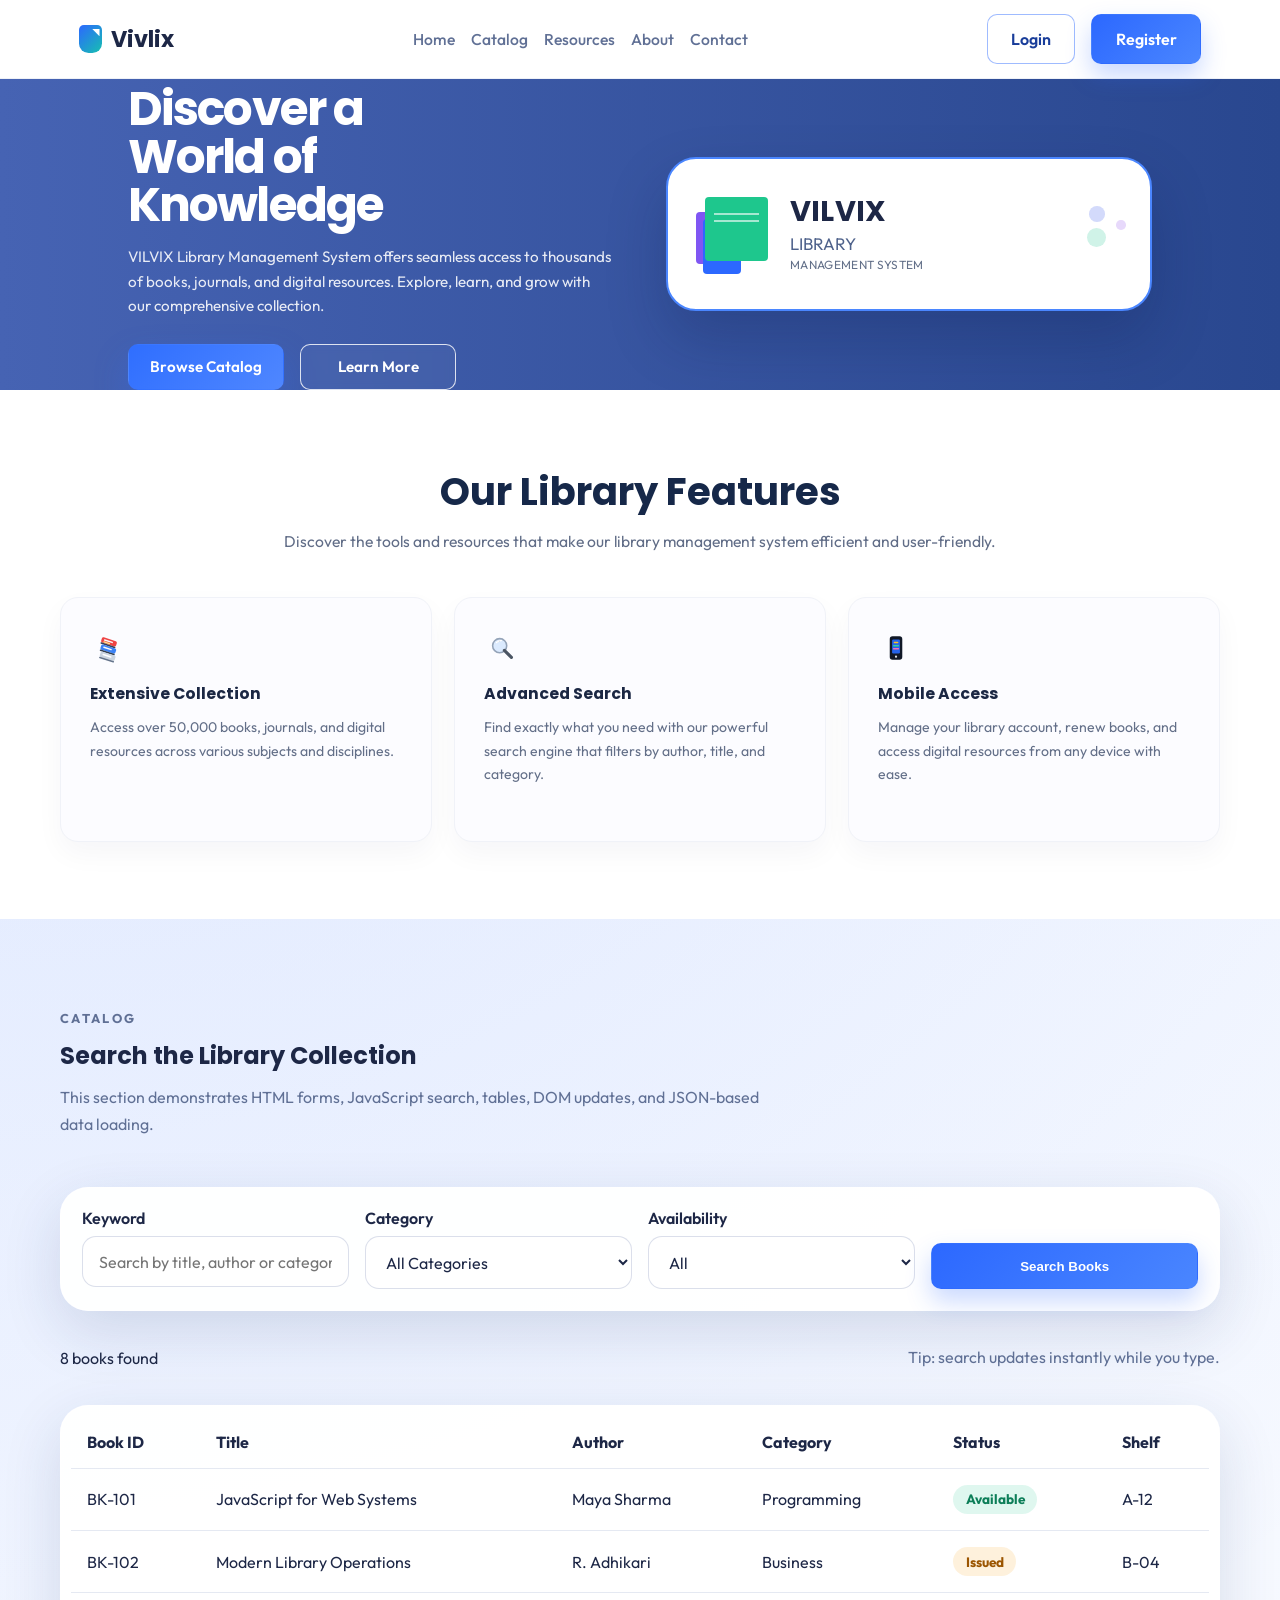
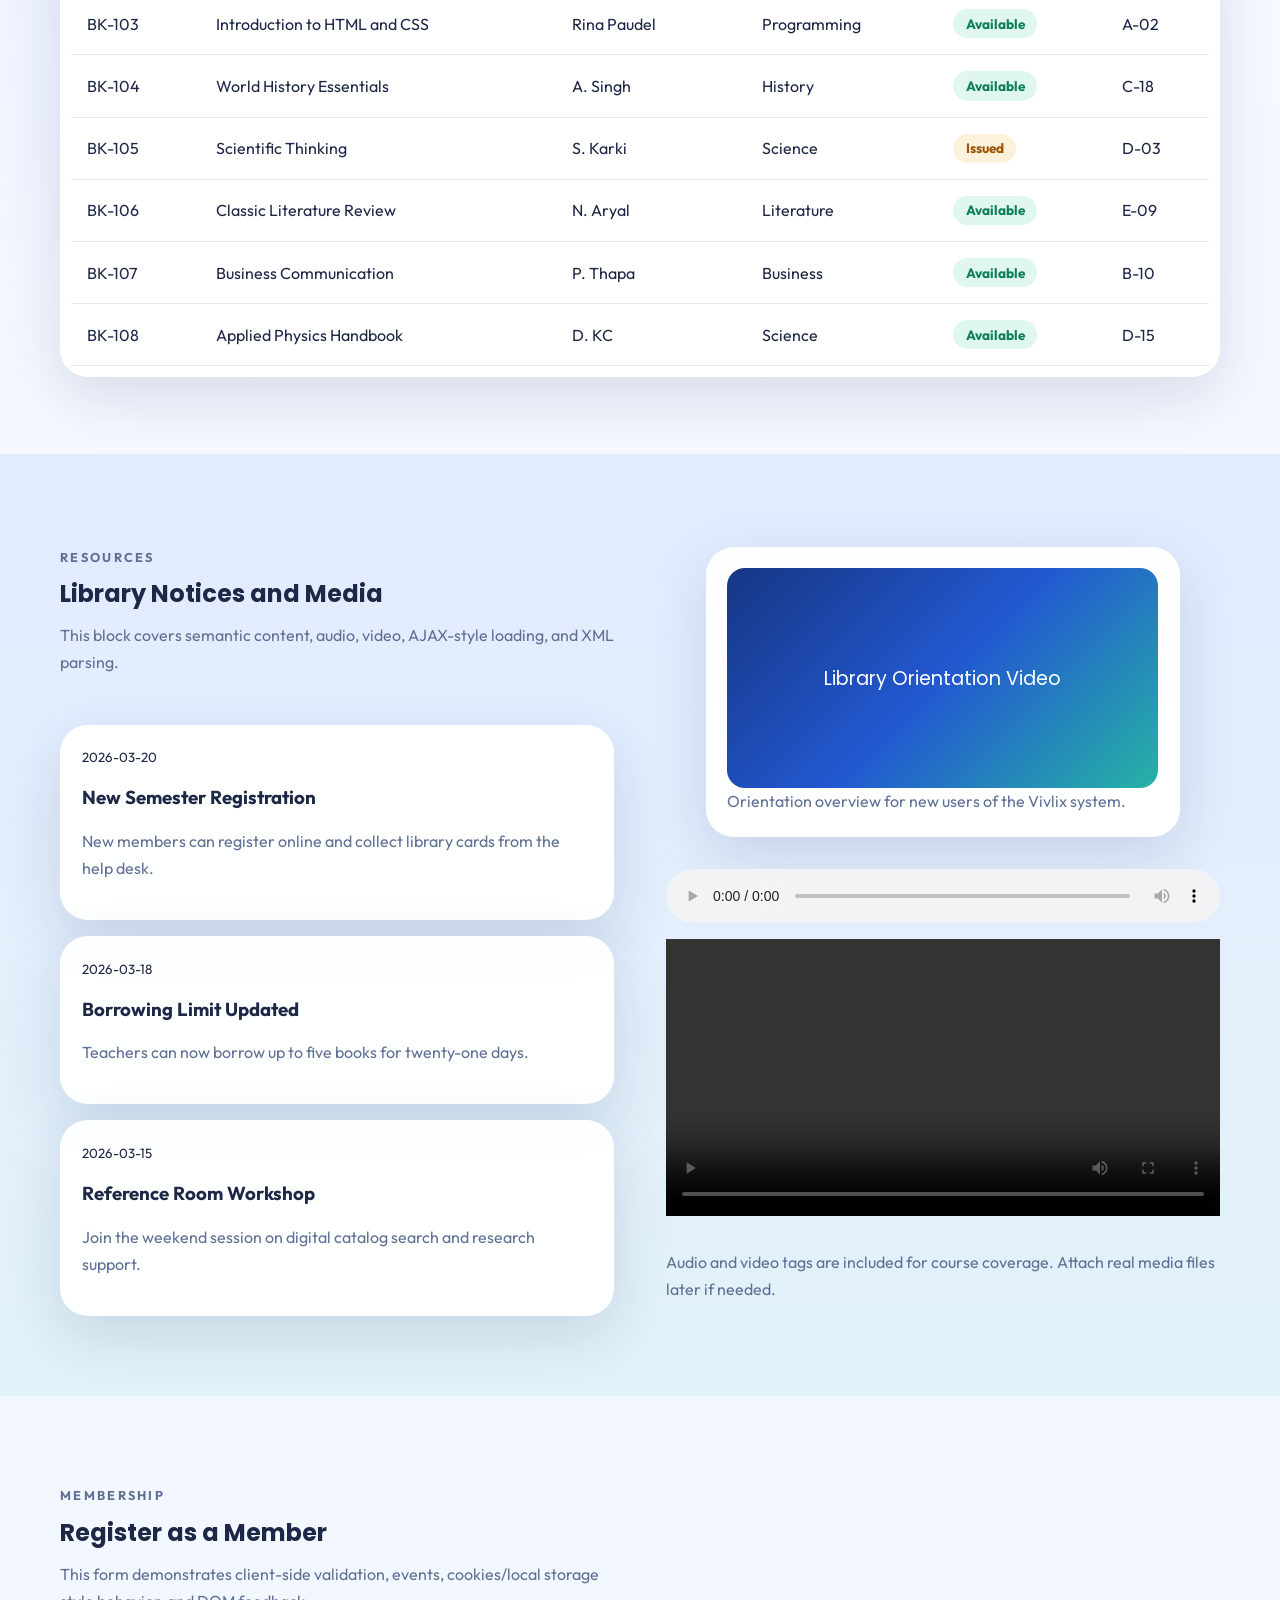
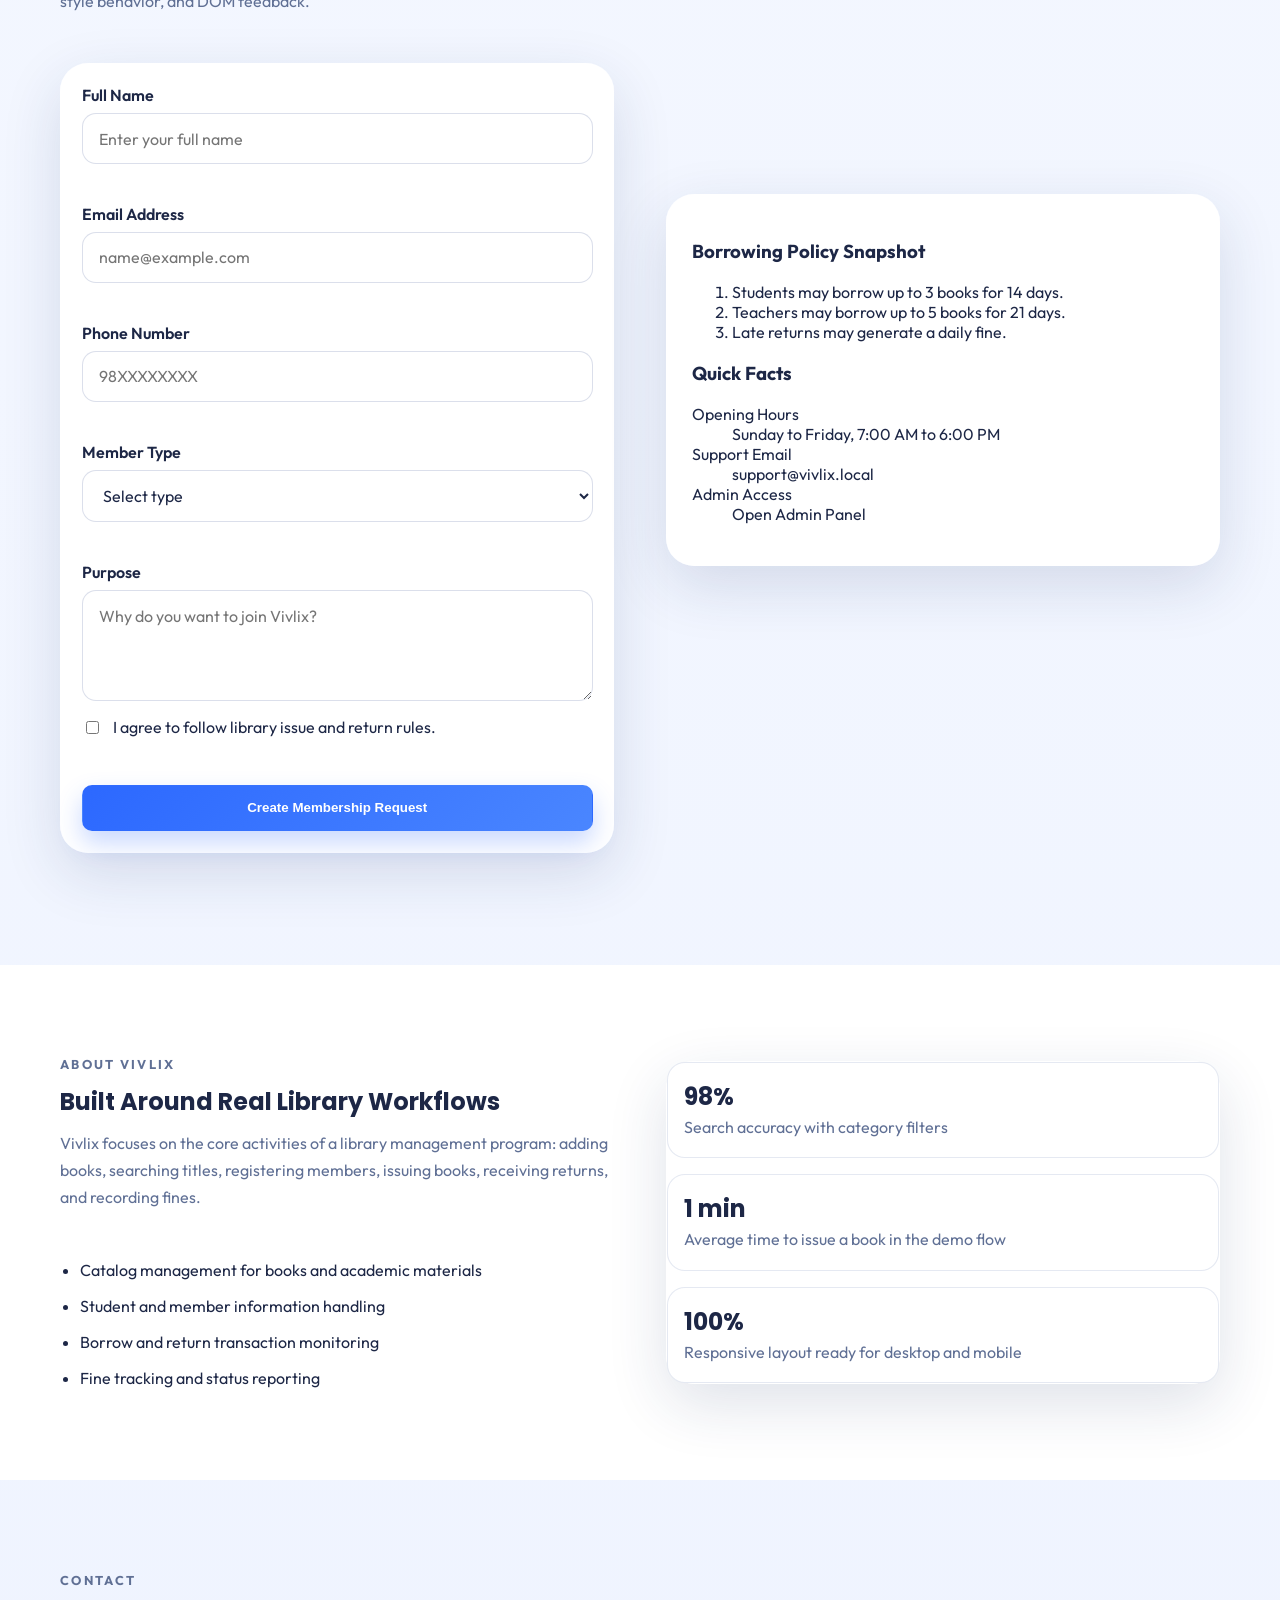
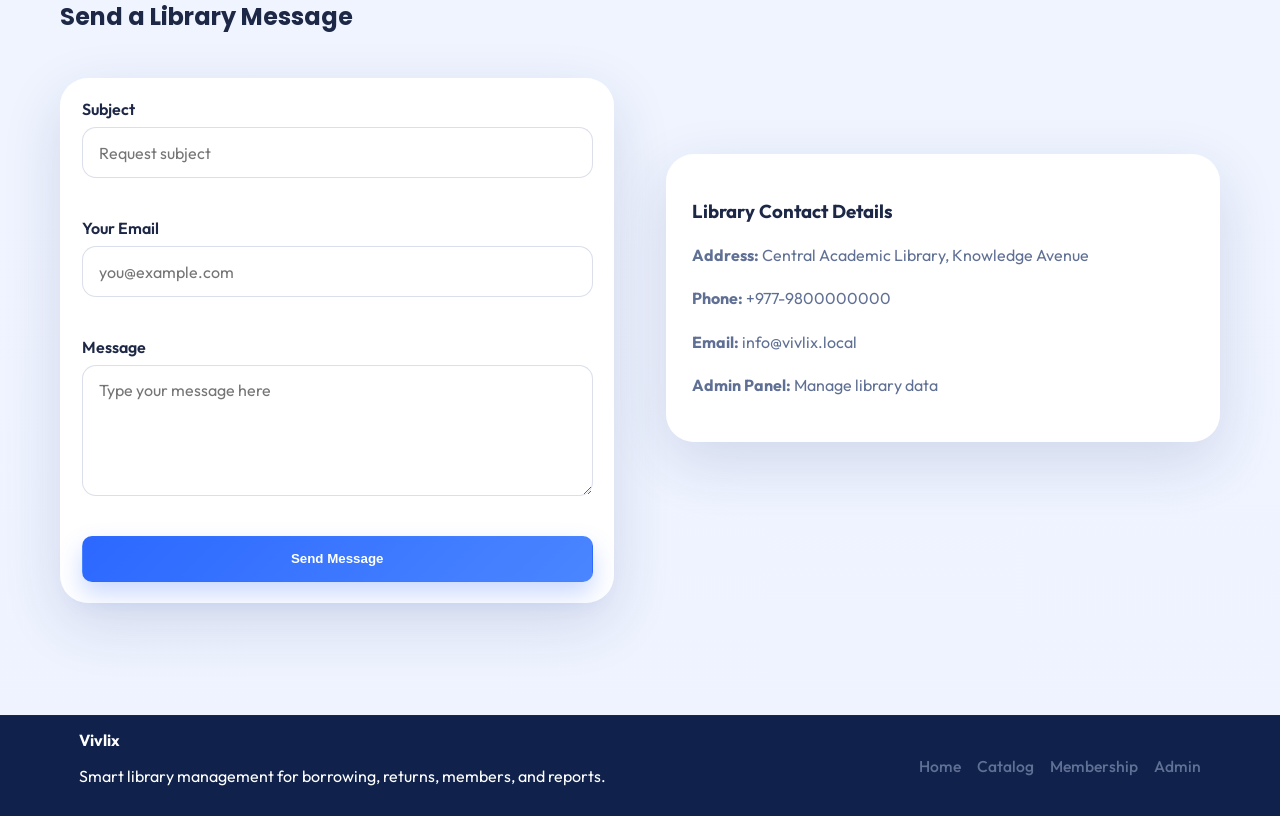
==== frontend/index.html @ 8d479b70 "Initial project import" ====
<!DOCTYPE html>
<html lang="en">
<head>
  <meta charset="UTF-8">
  <meta name="viewport" content="width=device-width, initial-scale=1.0">
  <meta name="description" content="Vivlix Library Management System public website">
  <title>Vivlix | Smart Library Management</title>
  <link rel="preconnect" href="https://fonts.googleapis.com">
  <link rel="preconnect" href="https://fonts.gstatic.com" crossorigin>
  <link href="https://fonts.googleapis.com/css2?family=Poppins:wght@400;500;600;700;800&family=Outfit:wght@400;500;600;700&display=swap" rel="stylesheet">
  <link rel="stylesheet" href="styles.css">
</head>
<body>
  <header class="site-header">
    <div class="container nav-shell">
      <a href="#home" class="brand">
        <span class="brand-mark">V</span>
        <span>Vivlix</span>
      </a>
      <nav class="main-nav" aria-label="Primary navigation">
        <a href="#home">Home</a>
        <a href="#catalog">Catalog</a>
        <a href="#resources">Resources</a>
        <a href="#about">About</a>
        <a href="#contact">Contact</a>
      </nav>
      <div class="nav-actions">
        <a class="btn btn-light" href="#member">Login</a>
        <a class="btn btn-primary" href="#member">Register</a>
      </div>
    </div>
  </header>

  <main>
    <section class="hero" id="home">
      <div class="container hero-frame">
        <div class="hero-grid">
        <article class="hero-copy">
          <h1>Discover a World of Knowledge</h1>
          <p class="hero-text">
            VILVIX Library Management System offers seamless access to thousands of books, journals, and digital resources. Explore, learn, and grow with our comprehensive collection.
          </p>
          <div class="hero-actions">
            <a class="btn btn-primary" href="#catalog">Browse Catalog</a>
            <a class="btn btn-ghost" href="#about">Learn More</a>
          </div>
        </article>

        <aside class="hero-card" aria-label="Library system preview">
          <div class="hero-card-inner">
            <div class="hero-card-top">
              <div class="book-stack" aria-hidden="true">
                <span></span>
                <span></span>
                <span></span>
              </div>
              <div class="hero-title-lockup">
                <strong>VILVIX</strong>
                <p>LIBRARY</p>
                <span>MANAGEMENT SYSTEM</span>
              </div>
              <div class="hero-orbs" aria-hidden="true">
                <i></i>
                <i></i>
                <i></i>
              </div>
            </div>
            <canvas id="usageCanvas" width="420" height="170" aria-label="Usage chart"></canvas>
          </div>
        </aside>
        </div>
      </div>
    </section>

    <section class="section section-light" id="features">
      <div class="container">
        <div class="section-heading">
          <h2>Our Library Features</h2>
          <p>Discover the tools and resources that make our library management system efficient and user-friendly.</p>
        </div>
        <div class="feature-grid">
          <article class="feature-card">
            <div class="feature-icon feature-icon-books" aria-hidden="true">
              <svg viewBox="0 0 48 48" role="presentation">
                <g transform="translate(7 8) rotate(18 14 14)">
                  <rect x="5" y="3" width="20" height="7" rx="2" fill="#ef4444"></rect>
                  <rect x="5" y="10" width="20" height="2" rx="1" fill="#334155"></rect>
                  <rect x="8" y="5" width="12" height="1.8" rx="0.9" fill="#f8fafc"></rect>
                  <rect x="8" y="7.6" width="9" height="1.8" rx="0.9" fill="#fde68a"></rect>

                  <rect x="7" y="12" width="20" height="7" rx="2" fill="#3b82f6"></rect>
                  <rect x="7" y="19" width="20" height="2" rx="1" fill="#334155"></rect>
                  <rect x="10" y="14.1" width="11.5" height="1.8" rx="0.9" fill="#f8fafc"></rect>

                  <rect x="9" y="21" width="20" height="7" rx="2" fill="#cbd5e1"></rect>
                  <rect x="9" y="28" width="20" height="2" rx="1" fill="#64748b"></rect>
                  <rect x="12" y="23.2" width="12" height="1.8" rx="0.9" fill="#ffffff"></rect>
                </g>
              </svg>
            </div>
            <h3>Extensive Collection</h3>
            <p>Access over 50,000 books, journals, and digital resources across various subjects and disciplines.</p>
          </article>
          <article class="feature-card">
            <div class="feature-icon feature-icon-search" aria-hidden="true">
              <svg viewBox="0 0 48 48" role="presentation">
                <circle cx="20" cy="20" r="9" fill="#dbeafe" stroke="#94a3b8" stroke-width="2"></circle>
                <path d="M26 26L35 35" stroke="#4b5563" stroke-width="4" stroke-linecap="round"></path>
                <path d="M16 16C17.8 14.4 19.6 13.6 22 13.4" stroke="#ffffff" stroke-width="2" stroke-linecap="round"></path>
              </svg>
            </div>
            <h3>Advanced Search</h3>
            <p>Find exactly what you need with our powerful search engine that filters by author, title, and category.</p>
          </article>
          <article class="feature-card">
            <div class="feature-icon feature-icon-mobile" aria-hidden="true">
              <svg viewBox="0 0 48 48" role="presentation">
                <rect x="15" y="8" width="16" height="30" rx="3.5" fill="#111827"></rect>
                <rect x="18" y="12" width="10" height="18" rx="1.5" fill="#2563eb"></rect>
                <circle cx="23" cy="34" r="1.4" fill="#e5e7eb"></circle>
                <rect x="20" y="15" width="6" height="2" rx="1" fill="#fbbf24"></rect>
                <rect x="19" y="19" width="8" height="2" rx="1" fill="#34d399"></rect>
                <rect x="19" y="23" width="8" height="2" rx="1" fill="#f472b6"></rect>
              </svg>
            </div>
            <h3>Mobile Access</h3>
            <p>Manage your library account, renew books, and access digital resources from any device with ease.</p>
          </article>
        </div>
      </div>
    </section>

    <section class="section" id="catalog">
      <div class="container">
        <div class="section-heading align-left">
          <p class="eyebrow">Catalog</p>
          <h2>Search the Library Collection</h2>
          <p>This section demonstrates HTML forms, JavaScript search, tables, DOM updates, and JSON-based data loading.</p>
        </div>

        <form class="search-panel" id="catalogForm">
          <div class="field">
            <label for="searchInput">Keyword</label>
            <input id="searchInput" name="search" type="text" placeholder="Search by title, author or category">
          </div>
          <div class="field">
            <label for="categoryFilter">Category</label>
            <select id="categoryFilter" name="category">
              <option value="all">All Categories</option>
              <option value="Programming">Programming</option>
              <option value="Science">Science</option>
              <option value="Literature">Literature</option>
              <option value="History">History</option>
              <option value="Business">Business</option>
            </select>
          </div>
          <div class="field">
            <label for="availabilityFilter">Availability</label>
            <select id="availabilityFilter" name="availability">
              <option value="all">All</option>
              <option value="Available">Available</option>
              <option value="Issued">Issued</option>
            </select>
          </div>
          <div class="field action-field">
            <button class="btn btn-primary" type="submit">Search Books</button>
          </div>
        </form>

        <div class="catalog-meta">
          <p id="catalogCount">Loading catalog...</p>
          <p class="soft-text">Tip: search updates instantly while you type.</p>
        </div>

        <div class="table-wrap">
          <table class="catalog-table">
            <thead>
              <tr>
                <th>Book ID</th>
                <th>Title</th>
                <th>Author</th>
                <th>Category</th>
                <th>Status</th>
                <th>Shelf</th>
              </tr>
            </thead>
            <tbody id="catalogBody"></tbody>
          </table>
        </div>
      </div>
    </section>

    <section class="section section-accent" id="resources">
      <div class="container resources-grid">
        <article>
          <div class="section-heading align-left">
            <p class="eyebrow">Resources</p>
            <h2>Library Notices and Media</h2>
            <p>This block covers semantic content, audio, video, AJAX-style loading, and XML parsing.</p>
          </div>
          <div id="announcementList" class="announcement-list"></div>
        </article>
        <article class="media-panel">
          <figure class="media-card">
            <div class="media-placeholder"><span>Library Orientation Video</span></div>
            <figcaption>Orientation overview for new users of the Vivlix system.</figcaption>
          </figure>
          <audio controls class="media-control"><source src="" type="audio/mpeg"></audio>
          <video controls class="media-control" poster=""><source src="" type="video/mp4"></video>
          <p class="soft-text">Audio and video tags are included for course coverage. Attach real media files later if needed.</p>
        </article>
      </div>
    </section>

    <section class="section" id="member">
      <div class="container split-grid">
        <article>
          <div class="section-heading align-left">
            <p class="eyebrow">Membership</p>
            <h2>Register as a Member</h2>
            <p>This form demonstrates client-side validation, events, cookies/local storage style behavior, and DOM feedback.</p>
          </div>
          <form id="memberForm" class="member-form" novalidate>
            <div class="field"><label for="memberName">Full Name</label><input id="memberName" name="memberName" type="text" placeholder="Enter your full name"><small class="error" data-error-for="memberName"></small></div>
            <div class="field"><label for="memberEmail">Email Address</label><input id="memberEmail" name="memberEmail" type="email" placeholder="name@example.com"><small class="error" data-error-for="memberEmail"></small></div>
            <div class="field"><label for="memberPhone">Phone Number</label><input id="memberPhone" name="memberPhone" type="tel" placeholder="98XXXXXXXX"><small class="error" data-error-for="memberPhone"></small></div>
            <div class="field"><label for="memberType">Member Type</label><select id="memberType" name="memberType"><option value="">Select type</option><option value="Student">Student</option><option value="Teacher">Teacher</option><option value="Researcher">Researcher</option></select><small class="error" data-error-for="memberType"></small></div>
            <div class="field"><label for="memberMessage">Purpose</label><textarea id="memberMessage" name="memberMessage" rows="4" placeholder="Why do you want to join Vivlix?"></textarea></div>
            <div class="inline-check"><input id="agreeRules" name="agreeRules" type="checkbox"><label for="agreeRules">I agree to follow library issue and return rules.</label></div>
            <small class="error" data-error-for="agreeRules"></small>
            <button class="btn btn-primary" type="submit">Create Membership Request</button>
          </form>
          <div id="memberResult" class="result-box" aria-live="polite"></div>
        </article>

        <aside class="info-panel">
          <h3>Borrowing Policy Snapshot</h3>
          <ol>
            <li>Students may borrow up to 3 books for 14 days.</li>
            <li>Teachers may borrow up to 5 books for 21 days.</li>
            <li>Late returns may generate a daily fine.</li>
          </ol>
          <h3>Quick Facts</h3>
          <dl>
            <dt>Opening Hours</dt>
            <dd>Sunday to Friday, 7:00 AM to 6:00 PM</dd>
            <dt>Support Email</dt>
            <dd>support@vivlix.local</dd>
            <dt>Admin Access</dt>
            <dd><a href="../admin panel/index.html">Open Admin Panel</a></dd>
          </dl>
        </aside>
      </div>
    </section>

    <section class="section section-light" id="about">
      <div class="container split-grid">
        <article>
          <div class="section-heading align-left">
            <p class="eyebrow">About Vivlix</p>
            <h2>Built Around Real Library Workflows</h2>
            <p>Vivlix focuses on the core activities of a library management program: adding books, searching titles, registering members, issuing books, receiving returns, and recording fines.</p>
          </div>
          <ul class="timeline">
            <li>Catalog management for books and academic materials</li>
            <li>Student and member information handling</li>
            <li>Borrow and return transaction monitoring</li>
            <li>Fine tracking and status reporting</li>
          </ul>
        </article>
        <article class="stats-panel">
          <div class="stat-box"><strong>98%</strong><span>Search accuracy with category filters</span></div>
          <div class="stat-box"><strong>1 min</strong><span>Average time to issue a book in the demo flow</span></div>
          <div class="stat-box"><strong>100%</strong><span>Responsive layout ready for desktop and mobile</span></div>
        </article>
      </div>
    </section>

    <section class="section" id="contact">
      <div class="container split-grid">
        <article>
          <div class="section-heading align-left">
            <p class="eyebrow">Contact</p>
            <h2>Send a Library Message</h2>
          </div>
          <form id="contactForm" class="member-form" novalidate>
            <div class="field"><label for="contactSubject">Subject</label><input id="contactSubject" name="contactSubject" type="text" placeholder="Request subject"><small class="error" data-error-for="contactSubject"></small></div>
            <div class="field"><label for="contactEmail">Your Email</label><input id="contactEmail" name="contactEmail" type="email" placeholder="you@example.com"><small class="error" data-error-for="contactEmail"></small></div>
            <div class="field"><label for="contactMessage">Message</label><textarea id="contactMessage" name="contactMessage" rows="5" placeholder="Type your message here"></textarea><small class="error" data-error-for="contactMessage"></small></div>
            <button class="btn btn-primary" type="submit">Send Message</button>
          </form>
          <div id="contactResult" class="result-box" aria-live="polite"></div>
        </article>
        <aside class="contact-card">
          <h3>Library Contact Details</h3>
          <p><strong>Address:</strong> Central Academic Library, Knowledge Avenue</p>
          <p><strong>Phone:</strong> +977-9800000000</p>
          <p><strong>Email:</strong> info@vivlix.local</p>
          <p><strong>Admin Panel:</strong> <a href="../admin panel/index.html">Manage library data</a></p>
        </aside>
      </div>
    </section>
  </main>

  <footer class="site-footer">
    <div class="container footer-shell">
      <div>
        <strong>Vivlix</strong>
        <p>Smart library management for borrowing, returns, members, and reports.</p>
      </div>
      <nav aria-label="Footer navigation">
        <a href="#home">Home</a>
        <a href="#catalog">Catalog</a>
        <a href="#member">Membership</a>
        <a href="../admin panel/index.html">Admin</a>
      </nav>
    </div>
  </footer>

  <script src="script.js"></script>
</body>
</html>
---- frontend/styles.css ----
:root {
  --bg: #f6f8ff;
  --surface: #ffffff;
  --text: #1d2746;
  --muted: #607095;
  --primary: #2c68ff;
  --primary-deep: #193d9a;
  --accent: #16c0b0;
  --line: rgba(43, 75, 150, 0.12);
  --shadow: 0 20px 60px rgba(28, 47, 97, 0.14);
  --radius-lg: 28px;
  --radius-md: 18px;
}

* {
  box-sizing: border-box;
}

html {
  scroll-behavior: smooth;
}

body {
  margin: 0;
  font-family: "Outfit", "Segoe UI", sans-serif;
  color: var(--text);
  background:
    radial-gradient(circle at top left, rgba(44, 104, 255, 0.16), transparent 35%),
    linear-gradient(180deg, #f9fbff 0%, #eef3ff 100%);
}

a {
  color: inherit;
  text-decoration: none;
}

img,
video,
canvas {
  max-width: 100%;
}

.container {
  width: min(1160px, calc(100% - 2rem));
  margin: 0 auto;
}

.site-header {
  position: sticky;
  top: 0;
  z-index: 100;
  background: #ffffff;
  border-bottom: 1px solid rgba(43, 75, 150, 0.08);
}

.nav-shell,
.footer-shell {
  display: flex;
  align-items: center;
  justify-content: space-between;
  gap: 1rem;
  padding: 0.85rem 1.2rem;
}

.brand {
  display: flex;
  align-items: center;
  gap: 0.55rem;
  font-family: "Poppins", sans-serif;
  font-size: 1.4rem;
  font-weight: 700;
  flex-shrink: 0;
}

.brand-mark {
  display: inline-grid;
  place-items: center;
  width: 1.45rem;
  height: 1.75rem;
  border-radius: 0.3rem 0.3rem 0.6rem 0.6rem;
  color: white;
  background: linear-gradient(135deg, var(--primary), var(--accent));
  font-size: 0;
  position: relative;
}

.brand-mark::after {
  content: "";
  position: absolute;
  top: 0.25rem;
  right: 0.18rem;
  width: 0.45rem;
  height: 0.45rem;
  background: white;
  clip-path: polygon(0 0, 100% 0, 100% 100%);
}

.main-nav,
.nav-actions,
.hero-actions,
.hero-points,
.footer-shell nav {
  display: flex;
  align-items: center;
  gap: 1rem;
  flex-wrap: wrap;
}

.main-nav a,
.footer-shell nav a {
  color: var(--muted);
  font-size: 0.98rem;
  font-weight: 500;
}

.btn {
  display: inline-flex;
  align-items: center;
  justify-content: center;
  border: 1px solid transparent;
  border-radius: 10px;
  padding: 0.9rem 1.45rem;
  font-weight: 600;
  cursor: pointer;
  transition: transform 0.2s ease, box-shadow 0.2s ease;
}

.btn:hover {
  transform: translateY(-1px);
}

.btn-primary {
  color: white;
  background: linear-gradient(135deg, var(--primary), #4a86ff);
  box-shadow: 0 12px 24px rgba(44, 104, 255, 0.25);
}

.btn-light {
  border-color: rgba(44, 104, 255, 0.45);
  color: var(--primary-deep);
  background: white;
}

.btn-ghost {
  color: white;
  border-color: rgba(255, 255, 255, 0.75);
  background: transparent;
}

.hero,
.section {
  padding: 4.8rem 0;
}

.hero {
  padding-top: 0;
  padding-bottom: 0;
}

.hero > .container {
  width: 100%;
  max-width: none;
  margin: 0;
}

.hero-frame {
  display: flex;
  align-items: center;
  background: linear-gradient(90deg, #4663b3 0%, #29478f 100%);
  min-height: 310px;
  padding: 0;
  border-radius: 0;
  overflow: hidden;
}

.hero-grid,
.split-grid,
.resources-grid {
  display: grid;
  grid-template-columns: repeat(2, minmax(0, 1fr));
  gap: 3.2rem;
  align-items: center;
}

.hero-grid {
  width: min(1080px, calc(100% - 16rem));
  margin: 0 auto;
}

.hero h1,
.section-heading h2 {
  margin: 0.35rem 0 1rem;
  font-family: "Poppins", sans-serif;
  line-height: 1.05;
}

.hero h1 {
  max-width: 7.8ch;
  color: white;
  font-size: clamp(2.15rem, 3.7vw, 3.45rem);
  line-height: 1.02;
  letter-spacing: -0.04em;
}

.hero-text,
.section-heading p,
.feature-card p,
.soft-text,
.contact-card p,
.stat-box span,
.media-card figcaption,
.announcement-item p {
  color: var(--muted);
  line-height: 1.7;
}

.hero-copy {
  max-width: 31rem;
  padding: 0;
}

.hero-card,
.feature-card,
.search-panel,
.member-form,
.info-panel,
.stats-panel,
.contact-card,
.media-card,
.announcement-item,
.table-wrap {
  background: rgba(255, 255, 255, 0.95);
  border: 1px solid rgba(255, 255, 255, 0.9);
  border-radius: var(--radius-lg);
  box-shadow: var(--shadow);
}

.hero-text {
  max-width: 31rem;
  margin: 0.45rem 0 1.6rem;
  color: rgba(255, 255, 255, 0.88);
  font-size: 0.95rem;
  line-height: 1.6;
}

.hero-card {
  padding: 0.24rem;
  max-width: 500px;
  width: 100%;
  margin: 0;
  background: #ffffff;
  border: 2px solid #4a86ff;
  border-radius: 30px;
  box-shadow: 0 28px 60px rgba(11, 24, 67, 0.22);
}

.hero-card-inner {
  min-height: 142px;
  position: relative;
  padding: 0.95rem 1.2rem;
  border-radius: 28px;
  background: white;
  overflow: hidden;
}

.hero-card-top {
  display: flex;
  align-items: center;
  gap: 1rem;
  min-height: 112px;
}

.book-stack {
  position: relative;
  width: 5.2rem;
  height: 5.2rem;
  flex: 0 0 auto;
}

.book-stack span {
  position: absolute;
  border-radius: 0.25rem;
}

.book-stack span:nth-child(1) {
  width: 2.35rem;
  height: 3.25rem;
  left: 0.36rem;
  top: 1.18rem;
  background: #7f56f3;
}

.book-stack span:nth-child(2) {
  width: 2.38rem;
  height: 3.45rem;
  left: 0.8rem;
  top: 1.62rem;
  background: var(--primary);
}

.book-stack span:nth-child(3) {
  width: 3.95rem;
  height: 3.95rem;
  left: 0.88rem;
  top: 0.28rem;
  background: #1ec78d;
}

.book-stack span:nth-child(3)::before,
.book-stack span:nth-child(3)::after {
  content: "";
  position: absolute;
  left: 0.58rem;
  right: 0.58rem;
  height: 2px;
  background: rgba(255, 255, 255, 0.6);
}

.book-stack span:nth-child(3)::before {
  top: 0.98rem;
}

.book-stack span:nth-child(3)::after {
  top: 1.42rem;
}

.hero-title-lockup {
  flex: 1;
}

.hero-title-lockup strong {
  display: block;
  font-family: "Poppins", sans-serif;
  font-size: 1.8rem;
  line-height: 1;
  letter-spacing: 0.01em;
}

.hero-title-lockup p {
  margin: 0.42rem 0 0.2rem;
  color: #4f628b;
  font-size: 1.05rem;
}

.hero-title-lockup span {
  display: block;
  color: #637089;
  font-size: 0.74rem;
  letter-spacing: 0.03em;
}

.hero-orbs {
  position: relative;
  width: 3rem;
  height: 3.7rem;
  flex: 0 0 auto;
}

.hero-orbs i {
  position: absolute;
  border-radius: 50%;
  display: block;
}

.hero-orbs i:nth-child(1) {
  width: 0.98rem;
  height: 0.98rem;
  top: 0.08rem;
  left: 0.62rem;
  background: #d3dafb;
}

.hero-orbs i:nth-child(2) {
  width: 0.6rem;
  height: 0.6rem;
  top: 0.95rem;
  right: 0.08rem;
  background: #e7d9fb;
}

.hero-orbs i:nth-child(3) {
  width: 1.18rem;
  height: 1.18rem;
  top: 1.44rem;
  left: 0.5rem;
  background: #d0f3e8;
}

#usageCanvas {
  display: none;
}

.hero-actions {
  gap: 1rem;
}

.hero-actions .btn {
  min-width: 156px;
  min-height: 46px;
  padding: 0.78rem 1.3rem;
  border-radius: 10px;
  font-size: 0.95rem;
}

.hero-actions .btn-primary {
  background: linear-gradient(135deg, #2f6eff, #4f87ff);
  box-shadow: 0 16px 34px rgba(47, 110, 255, 0.28);
}

.hero-actions .btn-ghost {
  border-color: rgba(255, 255, 255, 0.82);
  color: #ffffff;
  background: rgba(255, 255, 255, 0.04);
  backdrop-filter: blur(4px);
}

.hero-actions .btn-primary:hover,
.hero-actions .btn-ghost:hover {
  transform: translateY(-2px);
}

.feature-grid {
  display: grid;
  grid-template-columns: repeat(3, 1fr);
  gap: 1rem;
}

.hero-metrics {
  margin: 1.4rem 0;
}

.hero-metrics div,
.stat-box {
  padding: 1rem;
  background: white;
  border-radius: var(--radius-md);
  border: 1px solid var(--line);
}

.hero-metrics strong,
.stat-box strong {
  display: block;
  font-size: 1.5rem;
  font-family: "Poppins", sans-serif;
}

.section-light {
  background: #ffffff;
}

.section-accent {
  background: linear-gradient(180deg, rgba(44, 104, 255, 0.09), rgba(22, 192, 176, 0.08));
}

.section-heading {
  max-width: 44rem;
  margin: 0 auto 3rem;
  text-align: center;
}

.eyebrow {
  text-transform: uppercase;
  letter-spacing: 0.18em;
  font-size: 0.8rem;
  font-weight: 700;
  color: var(--primary);
}

.section-heading.align-left {
  margin-left: 0;
  text-align: left;
}

.feature-card,
.info-panel,
.contact-card {
  padding: 1.6rem;
}

.section-light#features {
  padding-top: 4.8rem;
}

#features .section-heading {
  max-width: 48rem;
  margin-bottom: 2.75rem;
}

#features .section-heading h2 {
  margin-bottom: 1rem;
  font-size: clamp(2.05rem, 3vw, 2.45rem);
  color: #162849;
}

#features .section-heading p {
  max-width: 50rem;
  margin: 0 auto;
  font-size: 0.98rem;
  line-height: 1.55;
  color: #616d87;
}

.feature-grid {
  gap: 1.35rem;
}

.feature-card {
  min-height: 245px;
  padding: 1.9rem 1.8rem;
  border: 1px solid #f0f2f8;
  border-radius: 18px;
  background: #fcfcff;
  box-shadow: 0 12px 28px rgba(18, 34, 78, 0.04);
}

.feature-icon {
  display: flex;
  align-items: center;
  justify-content: flex-start;
  width: 2.6rem;
  height: 2.6rem;
  margin-bottom: 0.9rem;
  line-height: 1;
}

.feature-icon svg {
  display: block;
  width: 2.35rem;
  height: 2.35rem;
}

.feature-card h3 {
  margin: 0 0 0.7rem;
  color: #1b2743;
  font-family: "Poppins", sans-serif;
  font-size: 0.98rem;
  font-weight: 700;
  line-height: 1.3;
}

.feature-card p {
  margin: 0;
  font-size: 0.88rem;
  line-height: 1.68;
  color: #636f88;
}

.search-panel,
.member-form {
  display: grid;
  grid-template-columns: repeat(4, minmax(0, 1fr));
  gap: 1rem;
  padding: 1.3rem;
}

.member-form {
  grid-template-columns: 1fr;
}

.field {
  display: flex;
  flex-direction: column;
  gap: 0.5rem;
}

.field label {
  font-weight: 600;
}

.field input,
.field select,
.field textarea {
  width: 100%;
  border: 1px solid rgba(76, 98, 153, 0.2);
  border-radius: 14px;
  padding: 0.9rem 1rem;
  font: inherit;
  background: white;
  color: var(--text);
}

.field input:focus,
.field select:focus,
.field textarea:focus {
  outline: 2px solid rgba(44, 104, 255, 0.18);
  border-color: var(--primary);
}

.action-field {
  justify-content: flex-end;
}

.catalog-meta {
  display: flex;
  justify-content: space-between;
  gap: 1rem;
  align-items: center;
  margin: 1.1rem 0;
}

.table-wrap {
  overflow-x: auto;
  padding: 0.6rem;
}

.catalog-table {
  width: 100%;
  border-collapse: collapse;
}

.catalog-table th,
.catalog-table td {
  padding: 1rem;
  text-align: left;
  border-bottom: 1px solid var(--line);
}

.status-badge {
  display: inline-flex;
  padding: 0.35rem 0.8rem;
  border-radius: 999px;
  font-size: 0.85rem;
  font-weight: 700;
}

.status-available {
  color: #0c7e58;
  background: rgba(28, 199, 142, 0.14);
}

.status-issued {
  color: #9b5500;
  background: rgba(250, 176, 64, 0.18);
}

.announcement-list,
.media-panel,
.stats-panel {
  display: grid;
  gap: 1rem;
}

.announcement-item,
.media-card {
  padding: 1.3rem;
}

.media-placeholder {
  display: grid;
  place-items: center;
  min-height: 220px;
  border-radius: var(--radius-md);
  background: linear-gradient(135deg, #163683, #2258d0, #27b3a5);
  color: white;
  text-align: center;
  font-family: "Poppins", sans-serif;
  font-size: 1.2rem;
}

.media-control {
  width: 100%;
}

.inline-check {
  display: flex;
  align-items: center;
  gap: 0.7rem;
}

.error {
  min-height: 1rem;
  color: #bf305a;
}

.result-box {
  margin-top: 1rem;
  min-height: 1.2rem;
  font-weight: 600;
}

.timeline {
  display: grid;
  gap: 1rem;
  padding-left: 1.25rem;
}

.site-footer {
  border-top: 1px solid var(--line);
  background: rgba(10, 27, 70, 0.97);
  color: white;
}

@media (max-width: 980px) {
  .hero-grid,
  .split-grid,
  .resources-grid,
  .feature-grid,
  .search-panel {
    grid-template-columns: 1fr;
  }

  .nav-shell,
  .footer-shell {
    flex-direction: column;
    align-items: flex-start;
    padding: 0.85rem 1rem;
  }

  .catalog-meta {
    flex-direction: column;
    align-items: flex-start;
  }

  .hero-frame {
    min-height: auto;
    padding: 1.5rem 1.5rem 1.5rem 2.5rem;
  }

  .hero-grid {
    width: 100%;
    margin: 0;
  }

  .hero-card {
    margin: 0 auto;
    max-width: 100%;
  }

  .hero-copy,
  .hero-text {
    max-width: 100%;
  }

  .hero h1 {
    max-width: 10ch;
    font-size: clamp(2.3rem, 6vw, 3.2rem);
  }
}

@media (max-width: 640px) {
  .hero,
  .section {
    padding: 3.5rem 0;
  }

  .container {
    width: min(100% - 1rem, 1160px);
  }

  .hero > .container {
    width: 100%;
  }

  .hero-frame {
    padding: 1.2rem 1rem 1.2rem 1.35rem;
  }

  .hero-grid {
    gap: 1.8rem;
  }

  .hero h1 {
    font-size: clamp(2rem, 11vw, 2.7rem);
  }

  .hero-text {
    font-size: 0.94rem;
    line-height: 1.65;
  }

  .hero-actions .btn {
    width: 100%;
    min-width: 0;
    min-height: 54px;
  }

  .hero-card-inner {
    min-height: 168px;
    padding: 1.25rem;
  }

  .hero-card-top {
    gap: 0.9rem;
    min-height: 132px;
  }

  .book-stack {
    width: 4.8rem;
    height: 4.8rem;
  }

  .book-stack span:nth-child(1) {
    width: 2rem;
    height: 2.85rem;
    left: 0.45rem;
    top: 1.15rem;
  }

  .book-stack span:nth-child(2) {
    width: 2rem;
    height: 3rem;
    left: 0.82rem;
    top: 1.45rem;
  }

  .book-stack span:nth-child(3) {
    width: 3.25rem;
    height: 3.25rem;
    left: 0.72rem;
    top: 0.32rem;
  }

  .hero-title-lockup strong {
    font-size: 1.7rem;
  }

  .hero-title-lockup p {
    margin: 0.3rem 0 0.15rem;
    font-size: 1rem;
  }

  .hero-title-lockup span {
    font-size: 0.74rem;
  }

  .hero-orbs {
    width: 2.6rem;
    height: 3.3rem;
  }

  .hero-orbs i:nth-child(1) {
    width: 0.9rem;
    height: 0.9rem;
    left: 0.52rem;
  }

  .hero-orbs i:nth-child(2) {
    width: 0.58rem;
    height: 0.58rem;
    top: 0.82rem;
    right: 0.05rem;
  }

  .hero-orbs i:nth-child(3) {
    width: 1.15rem;
    height: 1.15rem;
    top: 1.28rem;
    left: 0.42rem;
  }
}
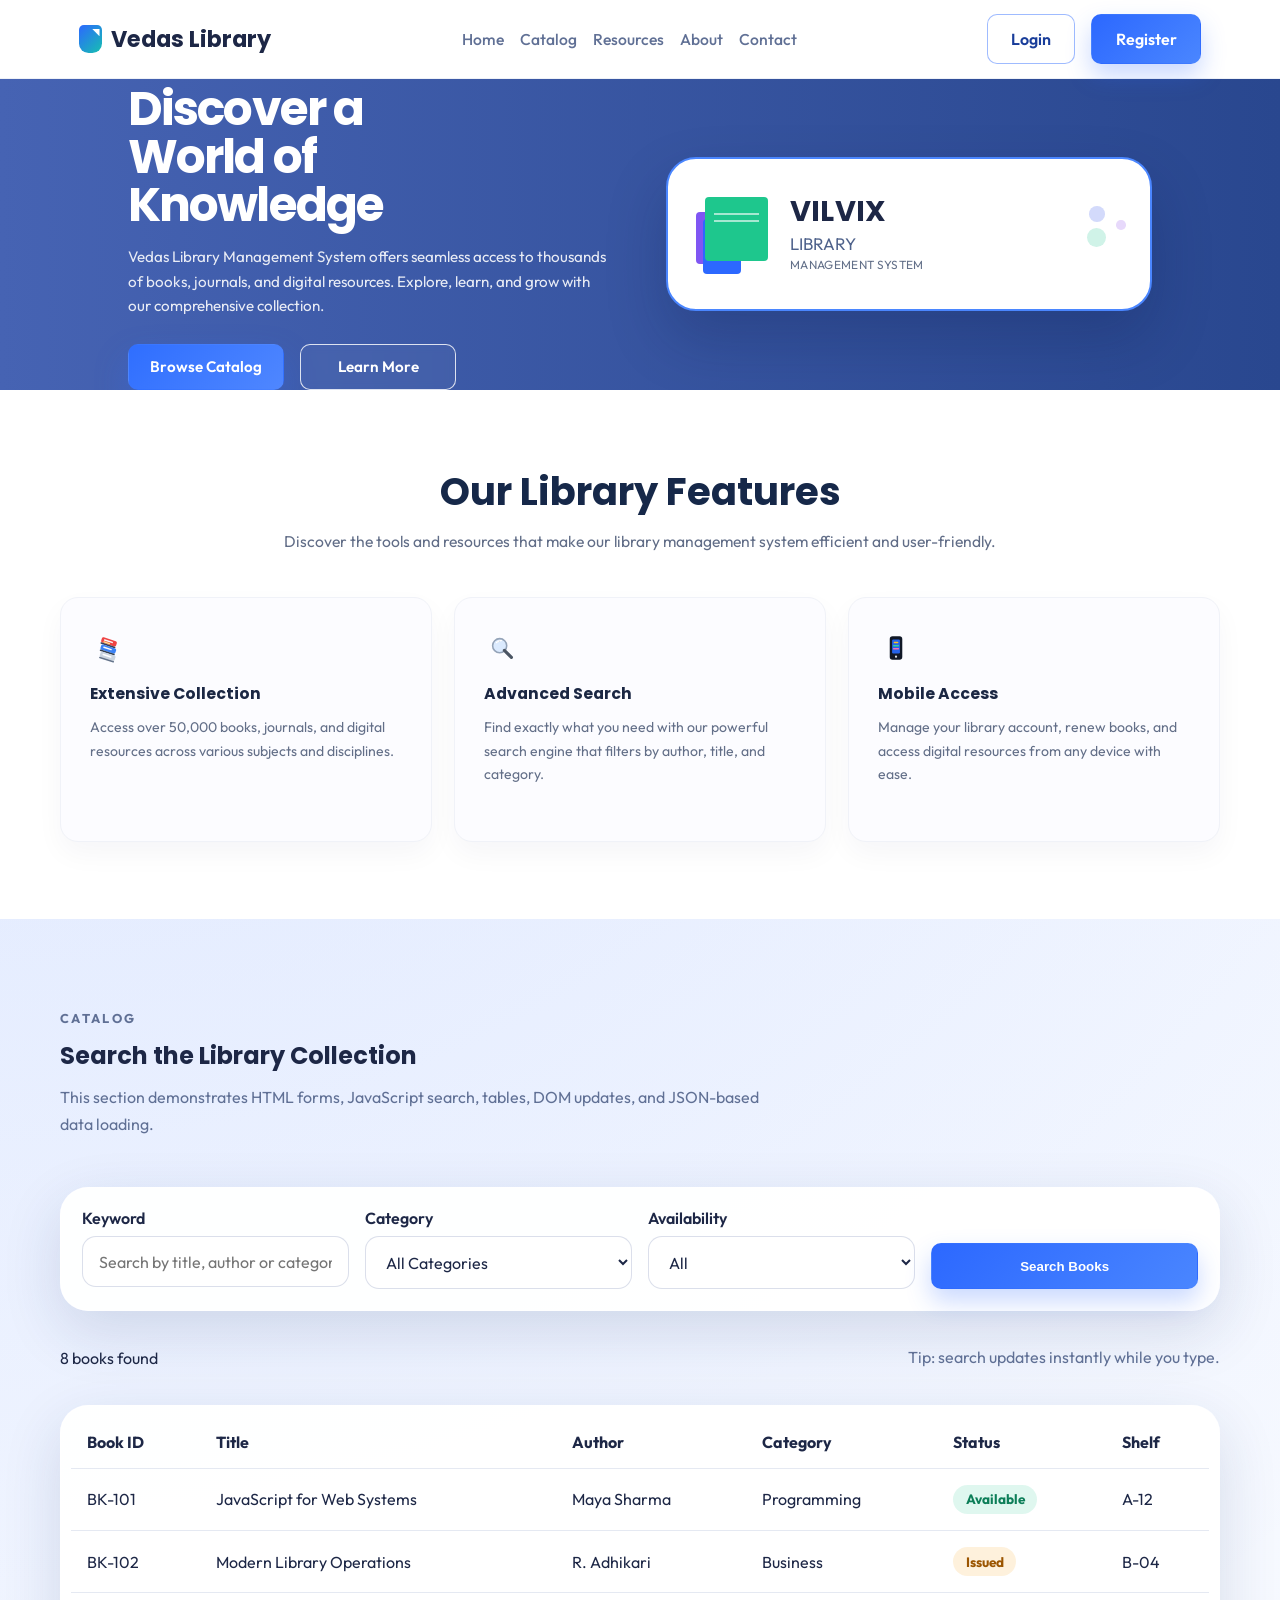
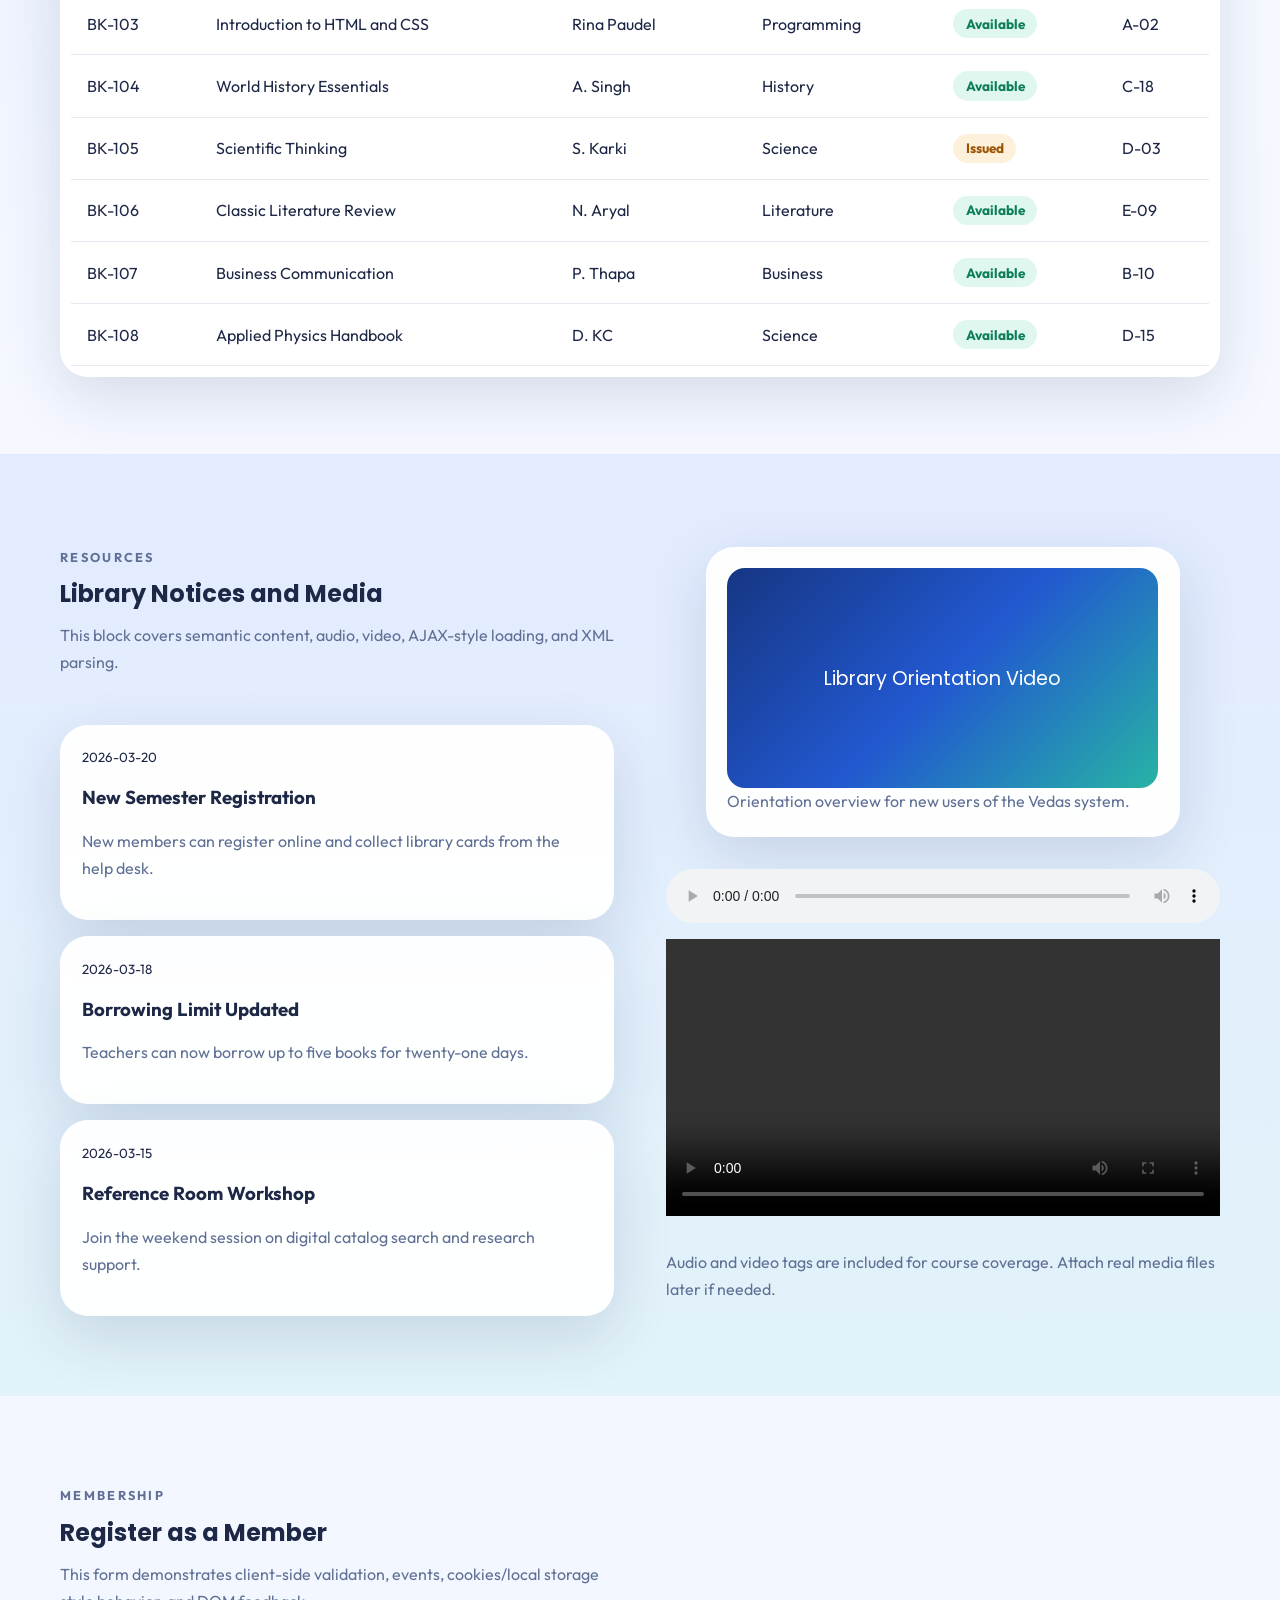
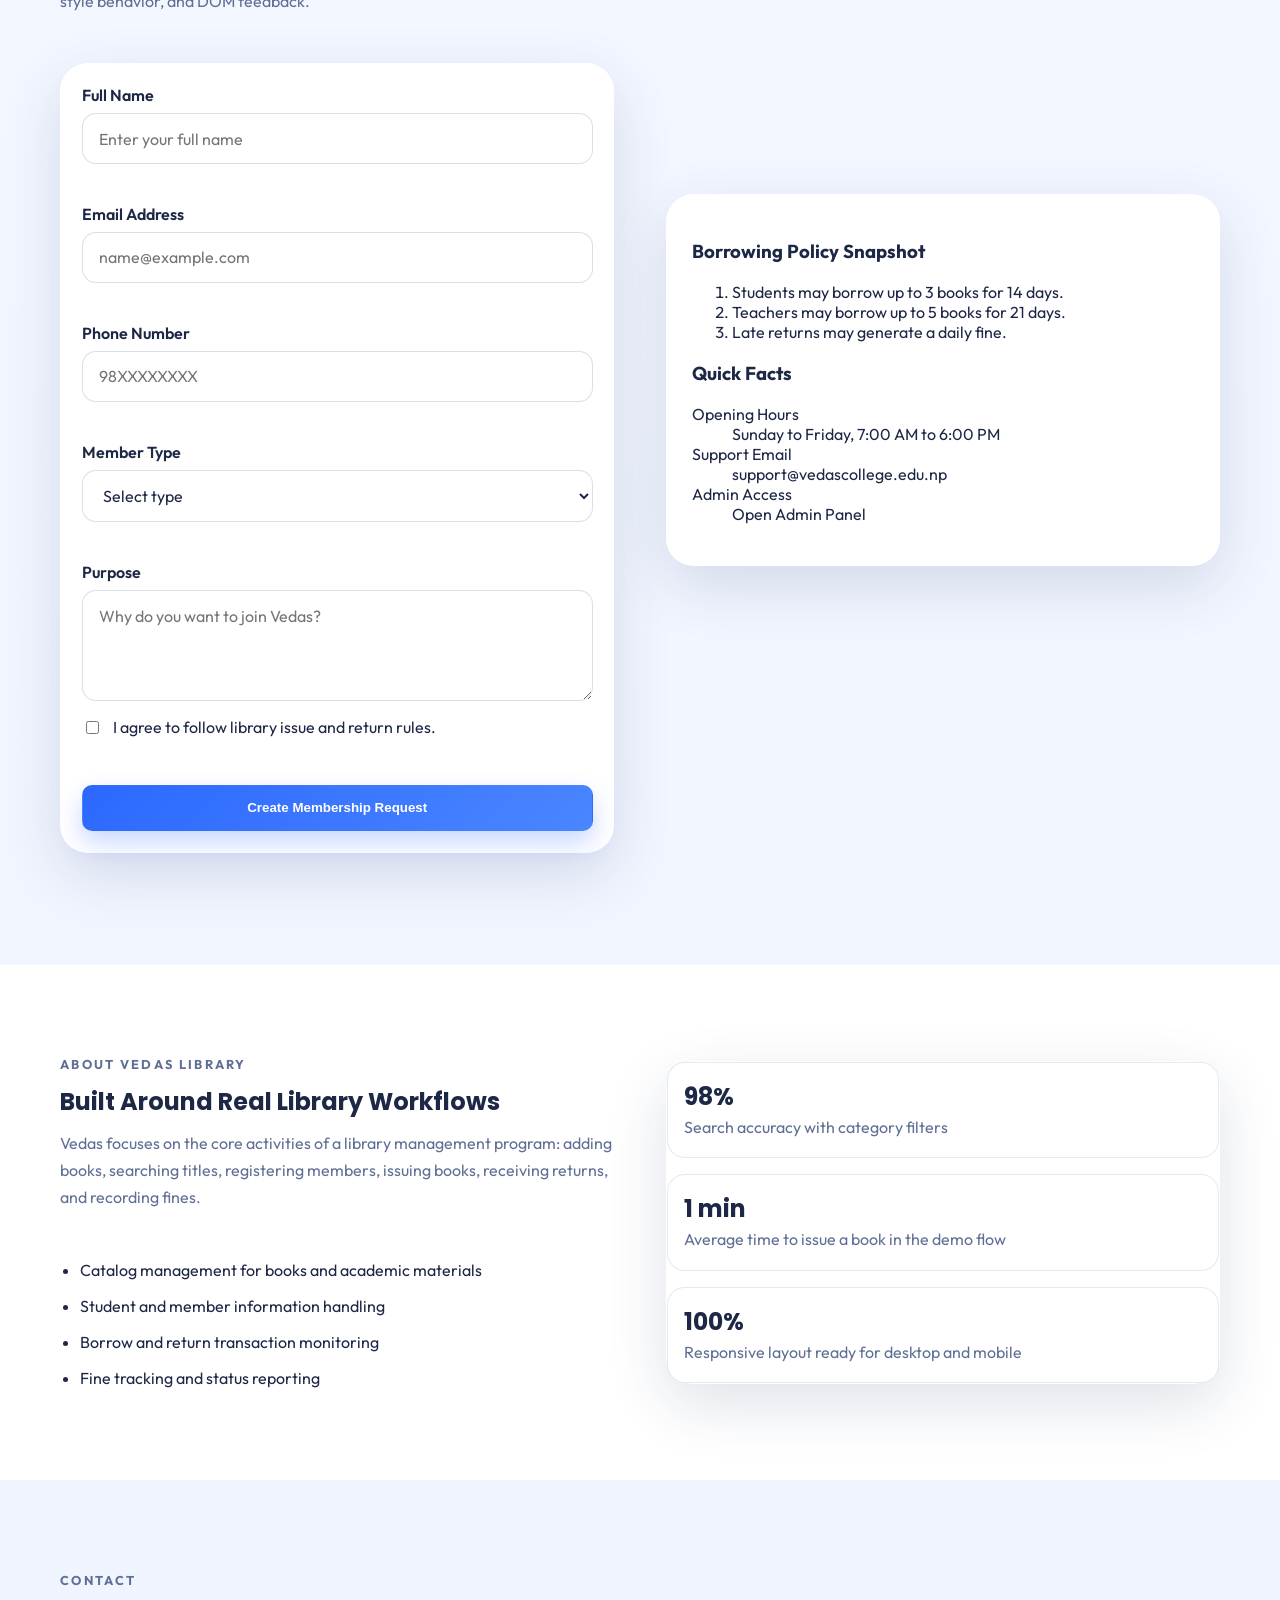
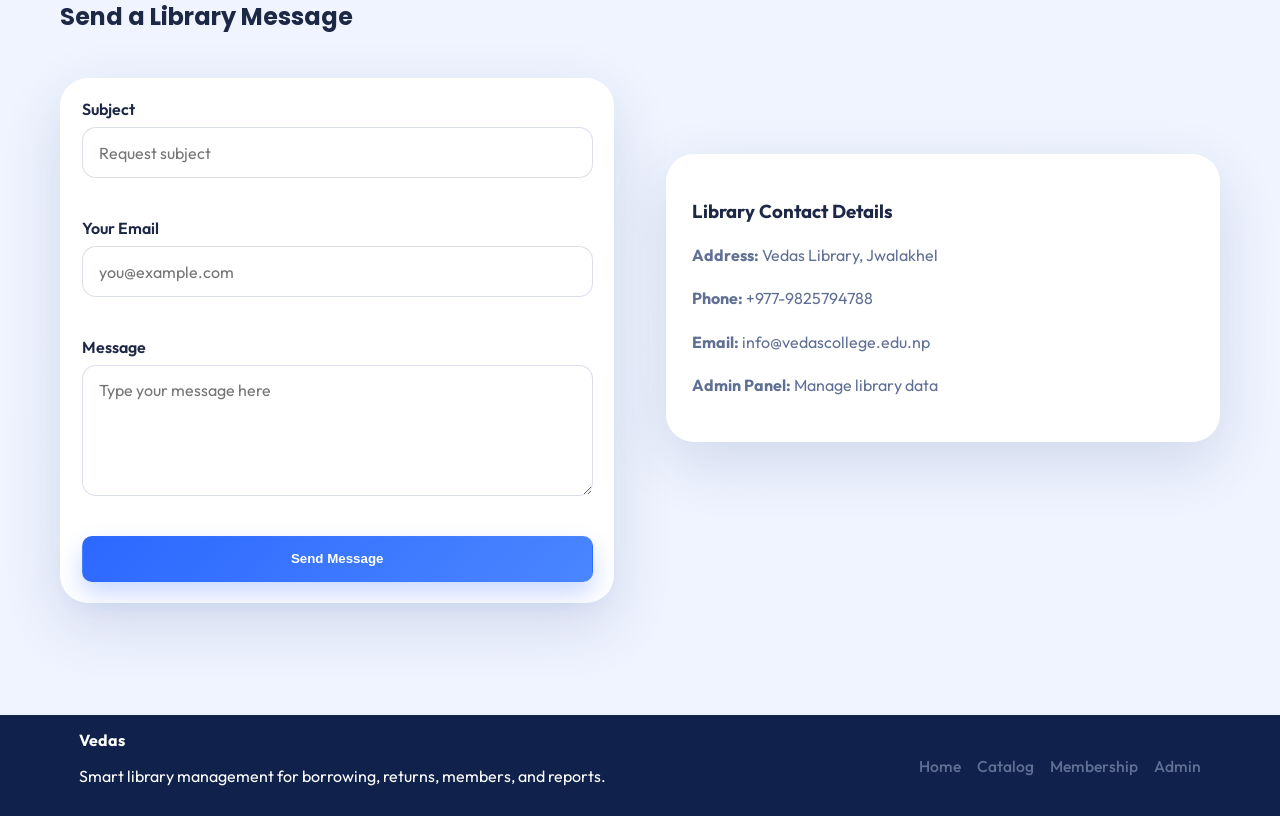
==== commit 9f0900d3: "Name Changes" ====
--- a/frontend/index.html
+++ b/frontend/index.html
@@ -3,8 +3,8 @@
 <head>
   <meta charset="UTF-8">
   <meta name="viewport" content="width=device-width, initial-scale=1.0">
-  <meta name="description" content="Vivlix Library Management System public website">
-  <title>Vivlix | Smart Library Management</title>
+  <meta name="description" content="Vedas Library Management System public website">
+  <title>Vedas Library | Smart Library Management</title>
   <link rel="preconnect" href="https://fonts.googleapis.com">
   <link rel="preconnect" href="https://fonts.gstatic.com" crossorigin>
   <link href="https://fonts.googleapis.com/css2?family=Poppins:wght@400;500;600;700;800&family=Outfit:wght@400;500;600;700&display=swap" rel="stylesheet">
@@ -15,7 +15,7 @@
     <div class="container nav-shell">
       <a href="#home" class="brand">
         <span class="brand-mark">V</span>
-        <span>Vivlix</span>
+        <span>Vedas Library</span>
       </a>
       <nav class="main-nav" aria-label="Primary navigation">
         <a href="#home">Home</a>
@@ -38,7 +38,7 @@
         <article class="hero-copy">
           <h1>Discover a World of Knowledge</h1>
           <p class="hero-text">
-            VILVIX Library Management System offers seamless access to thousands of books, journals, and digital resources. Explore, learn, and grow with our comprehensive collection.
+            Vedas Library Management System offers seamless access to thousands of books, journals, and digital resources. Explore, learn, and grow with our comprehensive collection.
           </p>
           <div class="hero-actions">
             <a class="btn btn-primary" href="#catalog">Browse Catalog</a>
@@ -203,7 +203,7 @@
         <article class="media-panel">
           <figure class="media-card">
             <div class="media-placeholder"><span>Library Orientation Video</span></div>
-            <figcaption>Orientation overview for new users of the Vivlix system.</figcaption>
+            <figcaption>Orientation overview for new users of the Vedas system.</figcaption>
           </figure>
           <audio controls class="media-control"><source src="" type="audio/mpeg"></audio>
           <video controls class="media-control" poster=""><source src="" type="video/mp4"></video>
@@ -225,7 +225,7 @@
             <div class="field"><label for="memberEmail">Email Address</label><input id="memberEmail" name="memberEmail" type="email" placeholder="name@example.com"><small class="error" data-error-for="memberEmail"></small></div>
             <div class="field"><label for="memberPhone">Phone Number</label><input id="memberPhone" name="memberPhone" type="tel" placeholder="98XXXXXXXX"><small class="error" data-error-for="memberPhone"></small></div>
             <div class="field"><label for="memberType">Member Type</label><select id="memberType" name="memberType"><option value="">Select type</option><option value="Student">Student</option><option value="Teacher">Teacher</option><option value="Researcher">Researcher</option></select><small class="error" data-error-for="memberType"></small></div>
-            <div class="field"><label for="memberMessage">Purpose</label><textarea id="memberMessage" name="memberMessage" rows="4" placeholder="Why do you want to join Vivlix?"></textarea></div>
+            <div class="field"><label for="memberMessage">Purpose</label><textarea id="memberMessage" name="memberMessage" rows="4" placeholder="Why do you want to join Vedas?"></textarea></div>
             <div class="inline-check"><input id="agreeRules" name="agreeRules" type="checkbox"><label for="agreeRules">I agree to follow library issue and return rules.</label></div>
             <small class="error" data-error-for="agreeRules"></small>
             <button class="btn btn-primary" type="submit">Create Membership Request</button>
@@ -245,7 +245,7 @@
             <dt>Opening Hours</dt>
             <dd>Sunday to Friday, 7:00 AM to 6:00 PM</dd>
             <dt>Support Email</dt>
-            <dd>support@vivlix.local</dd>
+            <dd>support@vedascollege.edu.np</dd>
             <dt>Admin Access</dt>
             <dd><a href="../admin panel/index.html">Open Admin Panel</a></dd>
           </dl>
@@ -257,9 +257,9 @@
       <div class="container split-grid">
         <article>
           <div class="section-heading align-left">
-            <p class="eyebrow">About Vivlix</p>
+            <p class="eyebrow">About Vedas Library</p>
             <h2>Built Around Real Library Workflows</h2>
-            <p>Vivlix focuses on the core activities of a library management program: adding books, searching titles, registering members, issuing books, receiving returns, and recording fines.</p>
+            <p>Vedas focuses on the core activities of a library management program: adding books, searching titles, registering members, issuing books, receiving returns, and recording fines.</p>
           </div>
           <ul class="timeline">
             <li>Catalog management for books and academic materials</li>
@@ -293,9 +293,9 @@
         </article>
         <aside class="contact-card">
           <h3>Library Contact Details</h3>
-          <p><strong>Address:</strong> Central Academic Library, Knowledge Avenue</p>
-          <p><strong>Phone:</strong> +977-9800000000</p>
-          <p><strong>Email:</strong> info@vivlix.local</p>
+          <p><strong>Address:</strong> Vedas Library, Jwalakhel</p>
+          <p><strong>Phone:</strong> +977-9825794788</p>
+          <p><strong>Email:</strong> info@vedascollege.edu.np</p>
           <p><strong>Admin Panel:</strong> <a href="../admin panel/index.html">Manage library data</a></p>
         </aside>
       </div>
@@ -305,7 +305,7 @@
   <footer class="site-footer">
     <div class="container footer-shell">
       <div>
-        <strong>Vivlix</strong>
+        <strong>Vedas</strong>
         <p>Smart library management for borrowing, returns, members, and reports.</p>
       </div>
       <nav aria-label="Footer navigation">
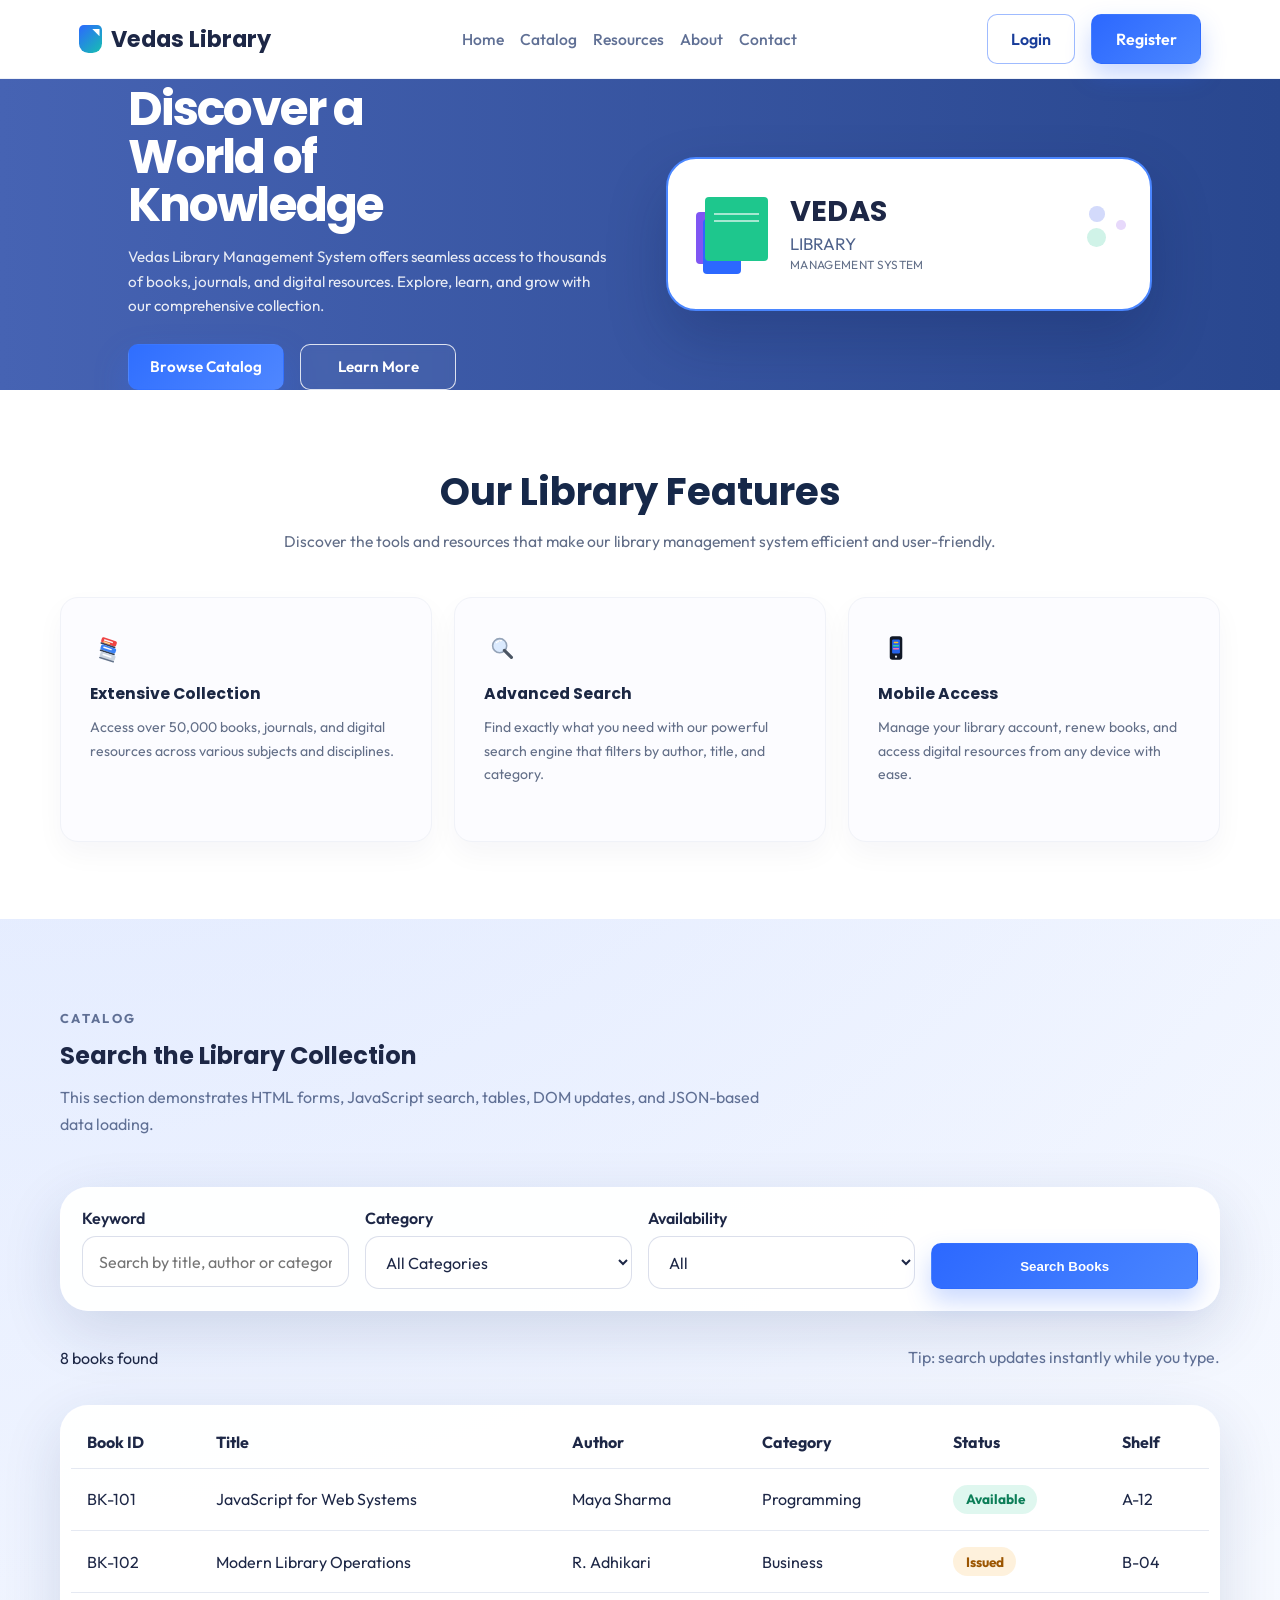
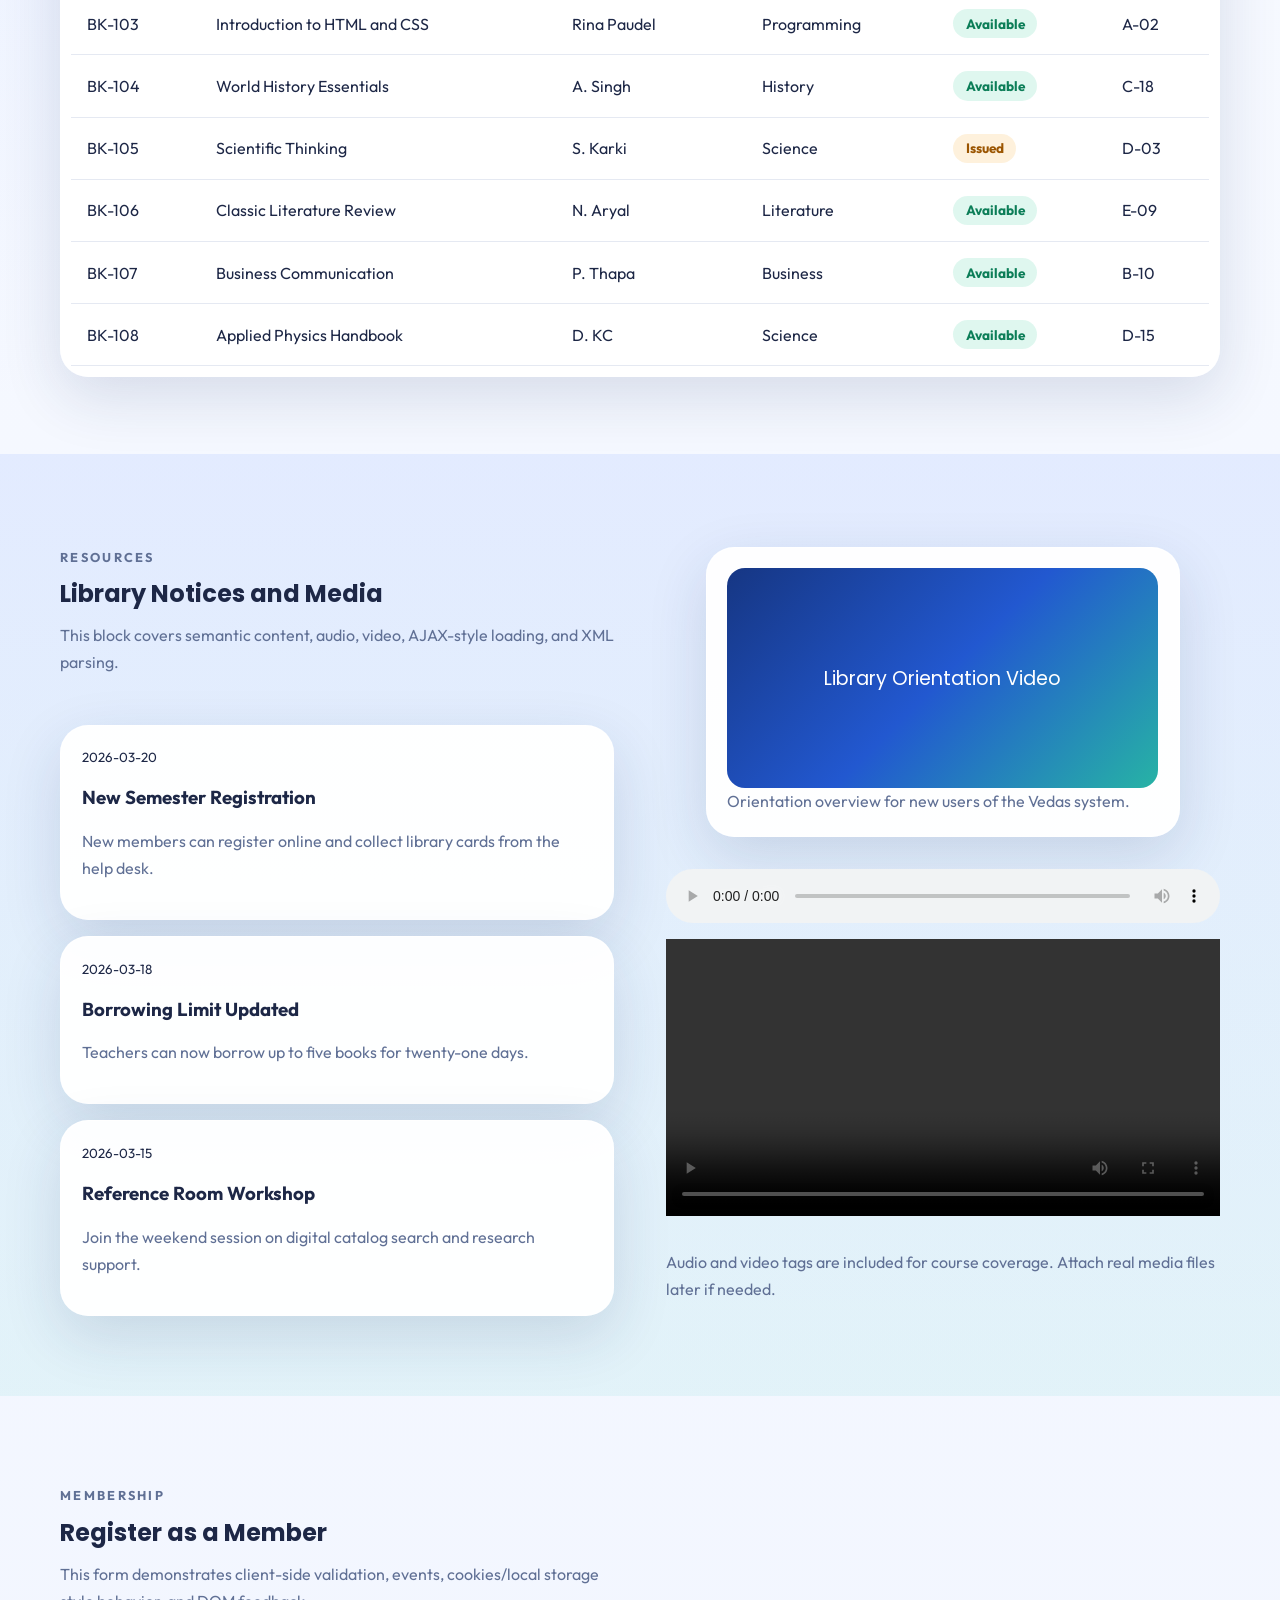
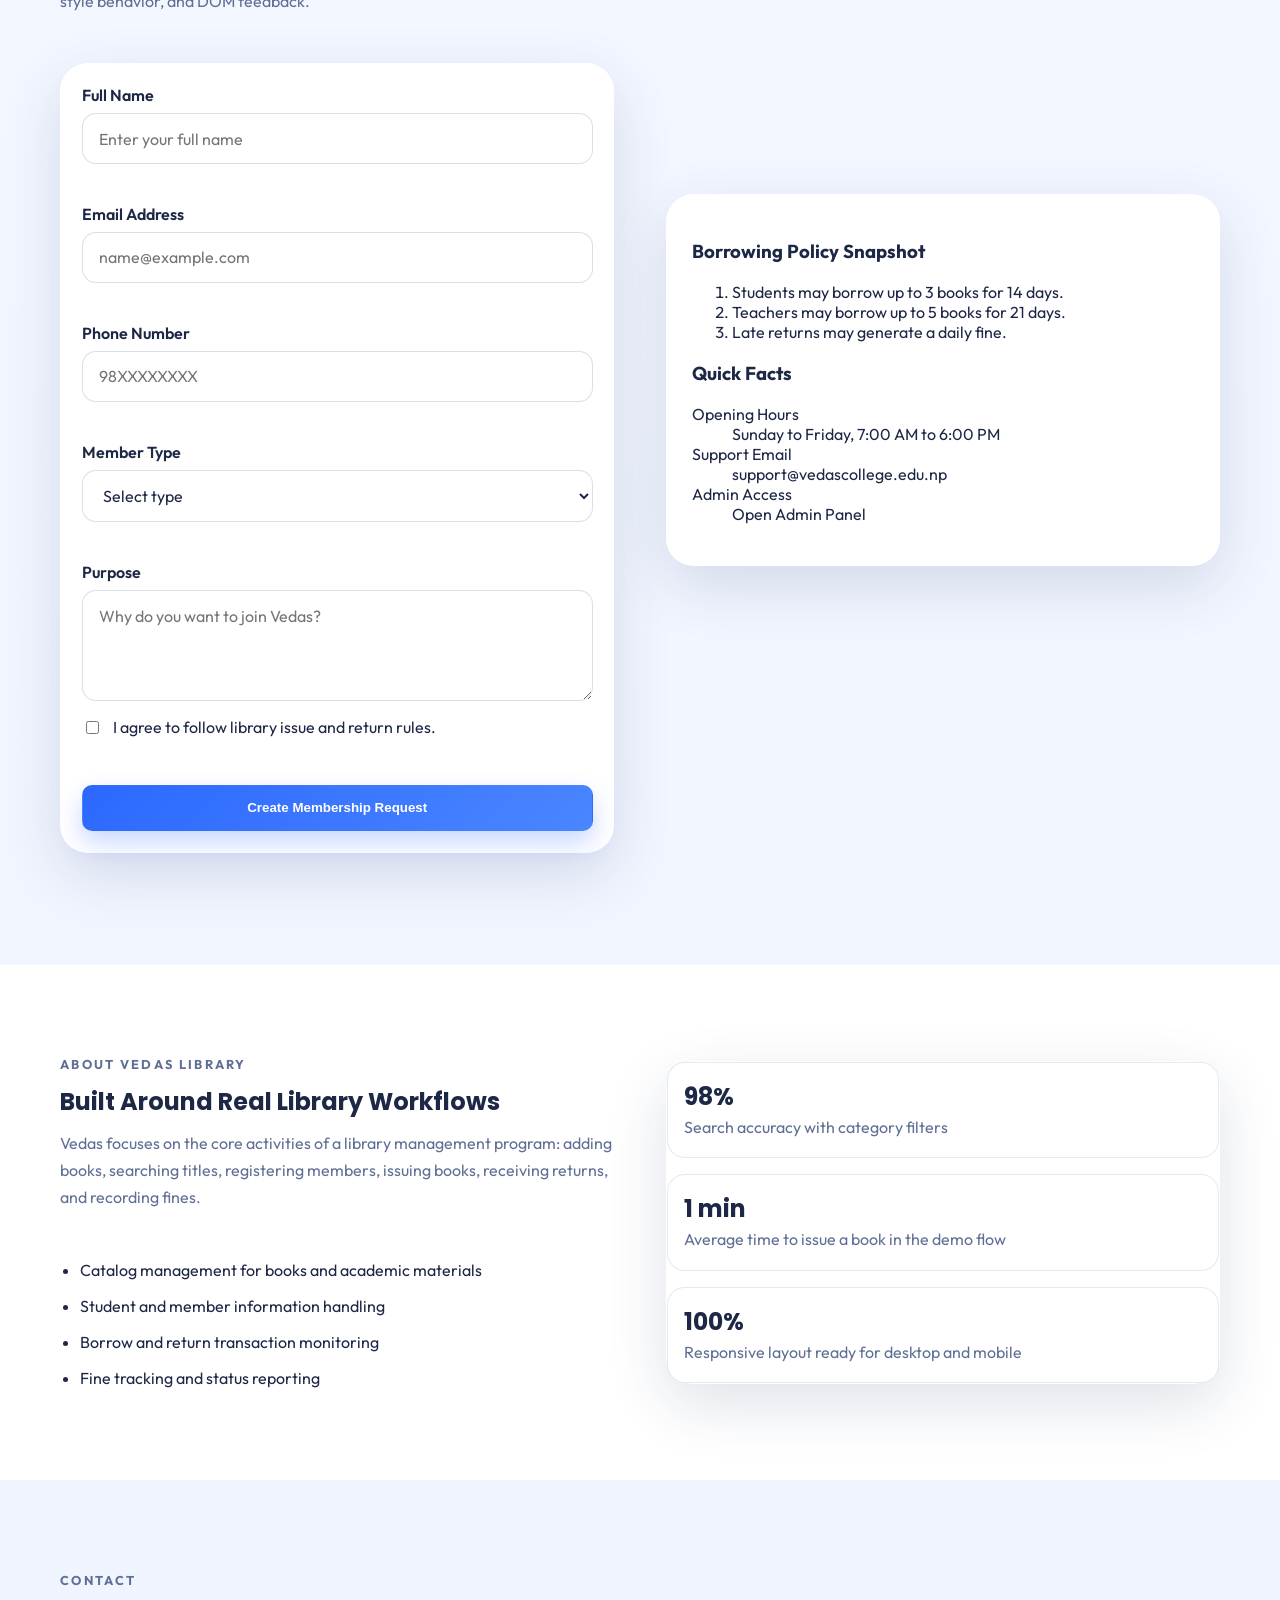
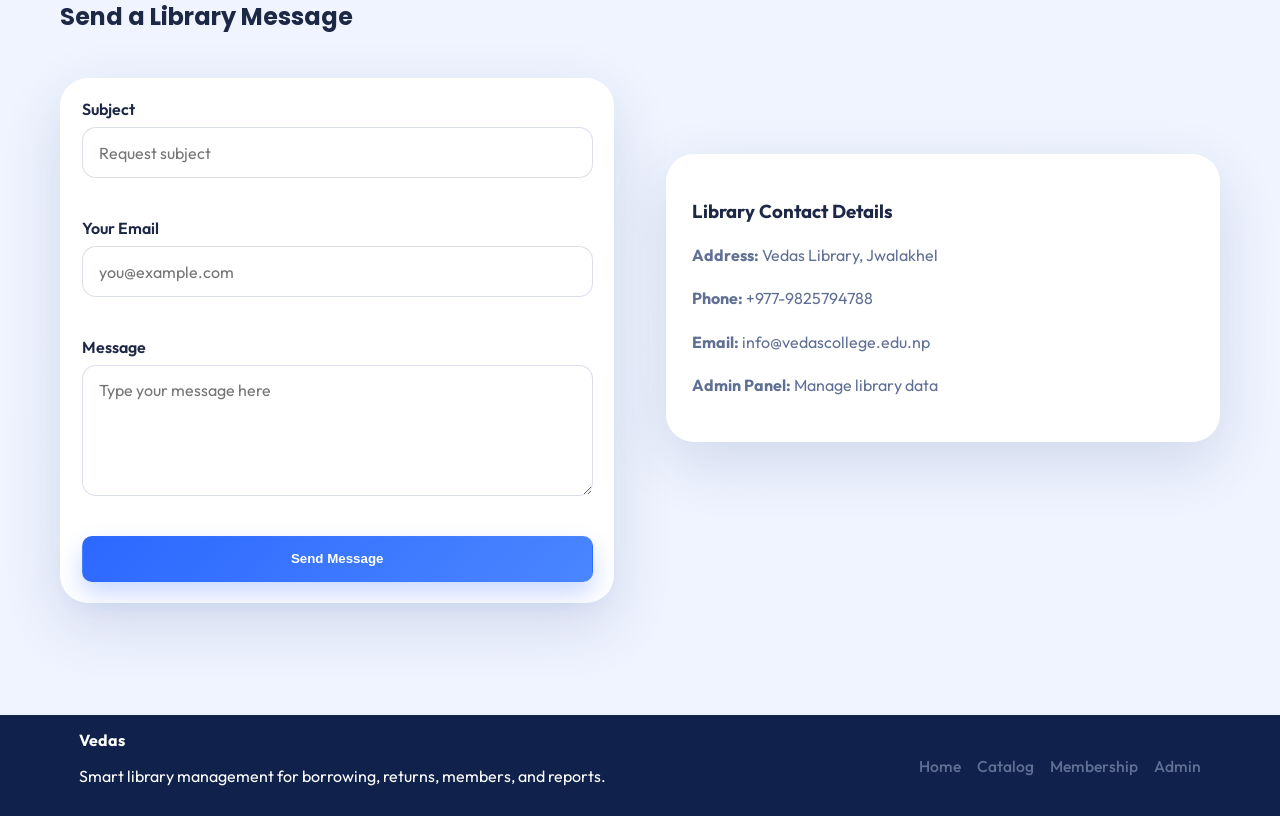
==== commit 6bff759a: "Change title from 'VILVIX' to 'VEDAS'" ====
--- a/frontend/index.html
+++ b/frontend/index.html
@@ -55,7 +55,7 @@
                 <span></span>
               </div>
               <div class="hero-title-lockup">
-                <strong>VILVIX</strong>
+                <strong>VEDAS</strong>
                 <p>LIBRARY</p>
                 <span>MANAGEMENT SYSTEM</span>
               </div>
